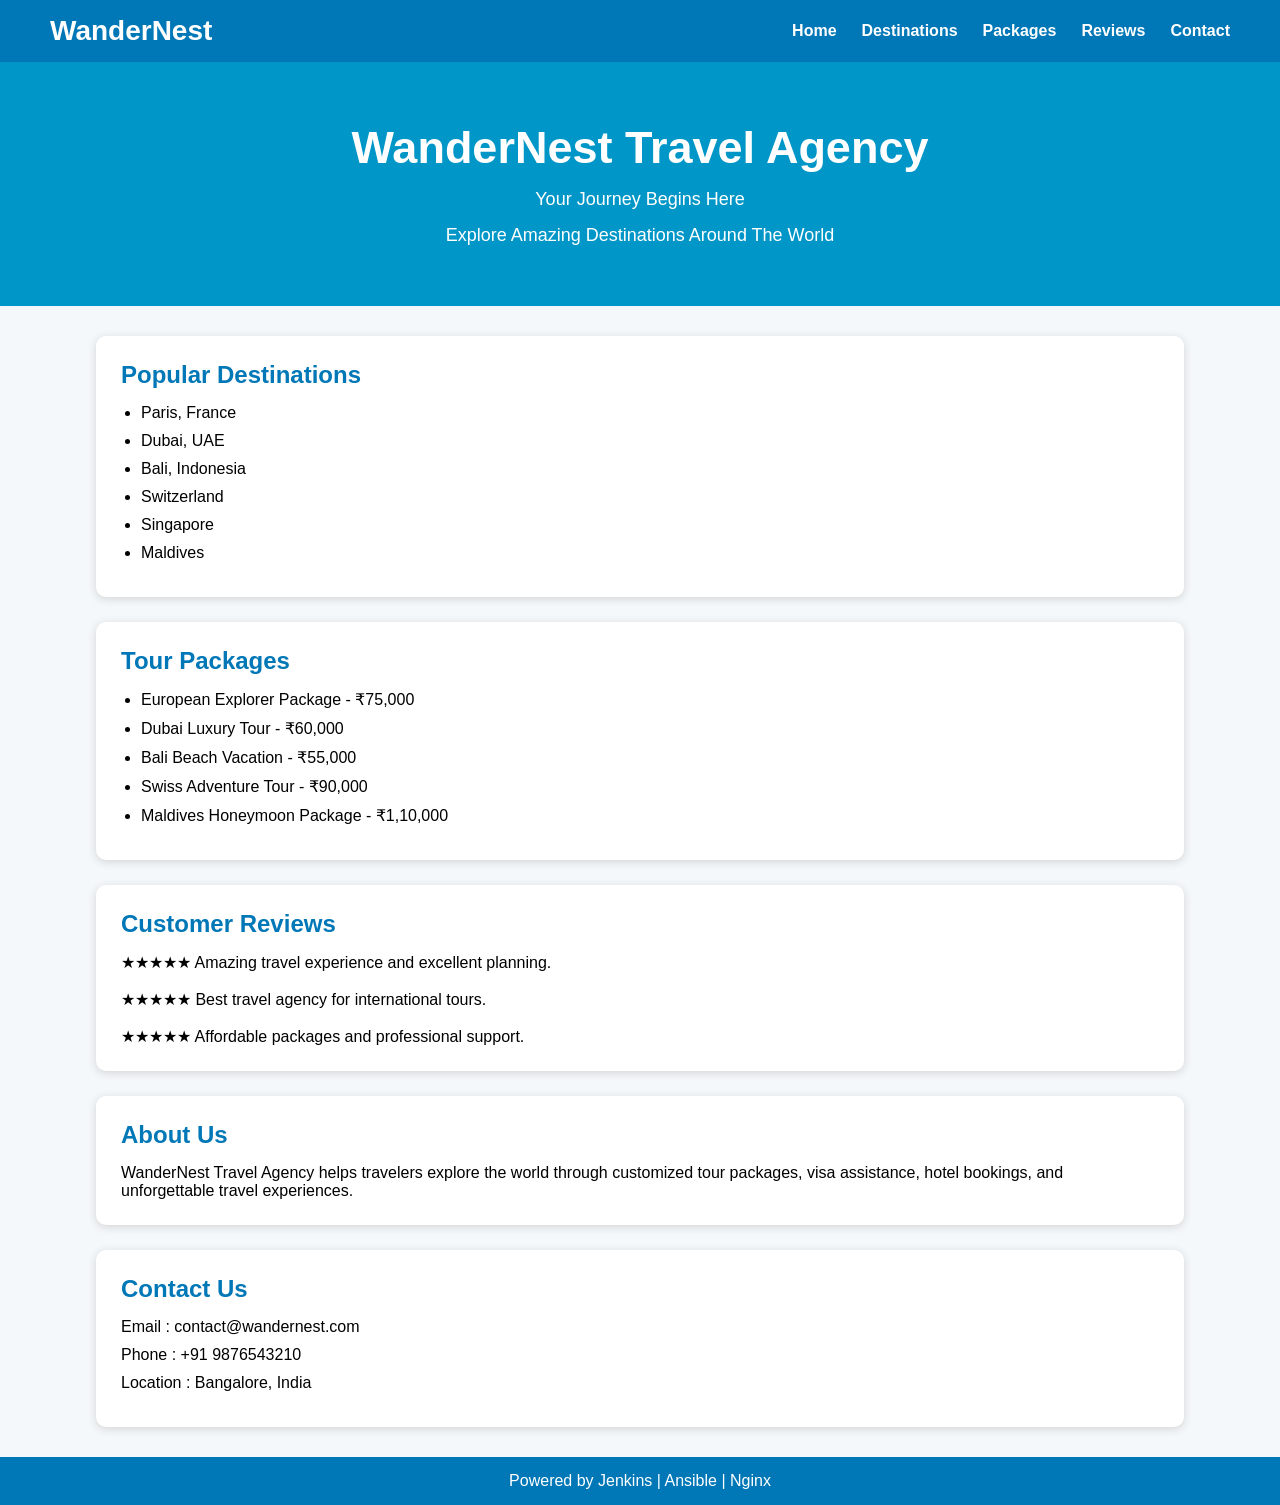
==== roles/webserver/files/index.html @ 6050cf7a "Changed in travel website" ====
<!DOCTYPE html>
<html>
<head>
<meta charset="UTF-8">
<title>WanderNest Travel Agency</title>

<style>

*{
    margin:0;
    padding:0;
    box-sizing:border-box;
    font-family:Arial, sans-serif;
}

html{
    scroll-behavior:smooth;
}

body{
    background:#f4f8fb;
}

/* Navbar */

nav{
    background:#0077b6;
    color:white;
    display:flex;
    justify-content:space-between;
    align-items:center;
    padding:15px 50px;
}

.logo{
    font-size:28px;
    font-weight:bold;
}

nav ul{
    display:flex;
    list-style:none;
}

nav ul li{
    margin-left:25px;
}

nav ul li a{
    color:white;
    text-decoration:none;
    font-weight:bold;
}

nav ul li a:hover{
    color:#ffd166;
}

/* Hero Section */

.header{
    text-align:center;
    background:#0096c7;
    color:white;
    padding:60px;
}

.header h1{
    font-size:45px;
}

.header p{
    margin-top:15px;
    font-size:18px;
}

/* Cards */

.container{
    width:85%;
    margin:30px auto;
}

.card{
    background:white;
    padding:25px;
    margin-bottom:25px;
    border-radius:10px;
    box-shadow:0px 2px 8px lightgray;
}

.card h2{
    color:#0077b6;
    margin-bottom:15px;
}

.card ul{
    padding-left:20px;
}

.card li{
    margin-bottom:10px;
}

/* Contact */

.contact p{
    margin-bottom:10px;
}

/* Footer */

.footer{
    background:#0077b6;
    color:white;
    text-align:center;
    padding:15px;
    margin-top:30px;
}

</style>

</head>

<body>

<nav>

<div class="logo">
WanderNest
</div>

<ul>
<li><a href="#home">Home</a></li>
<li><a href="#destinations">Destinations</a></li>
<li><a href="#packages">Packages</a></li>
<li><a href="#reviews">Reviews</a></li>
<li><a href="#contact">Contact</a></li>
</ul>

</nav>

<div class="header" id="home">

<h1>WanderNest Travel Agency</h1>

<p>Your Journey Begins Here</p>

<p>Explore Amazing Destinations Around The World</p>

</div>

<div class="container">

<div class="card" id="destinations">

<h2>Popular Destinations</h2>

<ul>
<li>Paris, France</li>
<li>Dubai, UAE</li>
<li>Bali, Indonesia</li>
<li>Switzerland</li>
<li>Singapore</li>
<li>Maldives</li>
</ul>

</div>

<div class="card" id="packages">

<h2>Tour Packages</h2>

<ul>
<li>European Explorer Package - ₹75,000</li>
<li>Dubai Luxury Tour - ₹60,000</li>
<li>Bali Beach Vacation - ₹55,000</li>
<li>Swiss Adventure Tour - ₹90,000</li>
<li>Maldives Honeymoon Package - ₹1,10,000</li>
</ul>

</div>

<div class="card" id="reviews">

<h2>Customer Reviews</h2>

<p>★★★★★ Amazing travel experience and excellent planning.</p>

<br>

<p>★★★★★ Best travel agency for international tours.</p>

<br>

<p>★★★★★ Affordable packages and professional support.</p>

</div>

<div class="card">

<h2>About Us</h2>

<p>
WanderNest Travel Agency helps travelers explore the world through
customized tour packages, visa assistance, hotel bookings,
and unforgettable travel experiences.
</p>

</div>

<div class="card contact" id="contact">

<h2>Contact Us</h2>

<p>Email : contact@wandernest.com</p>

<p>Phone : +91 9876543210</p>

<p>Location : Bangalore, India</p>

</div>

</div>

<div class="footer">

<p>Powered by Jenkins | Ansible | Nginx</p>

</div>

</body>
</html>
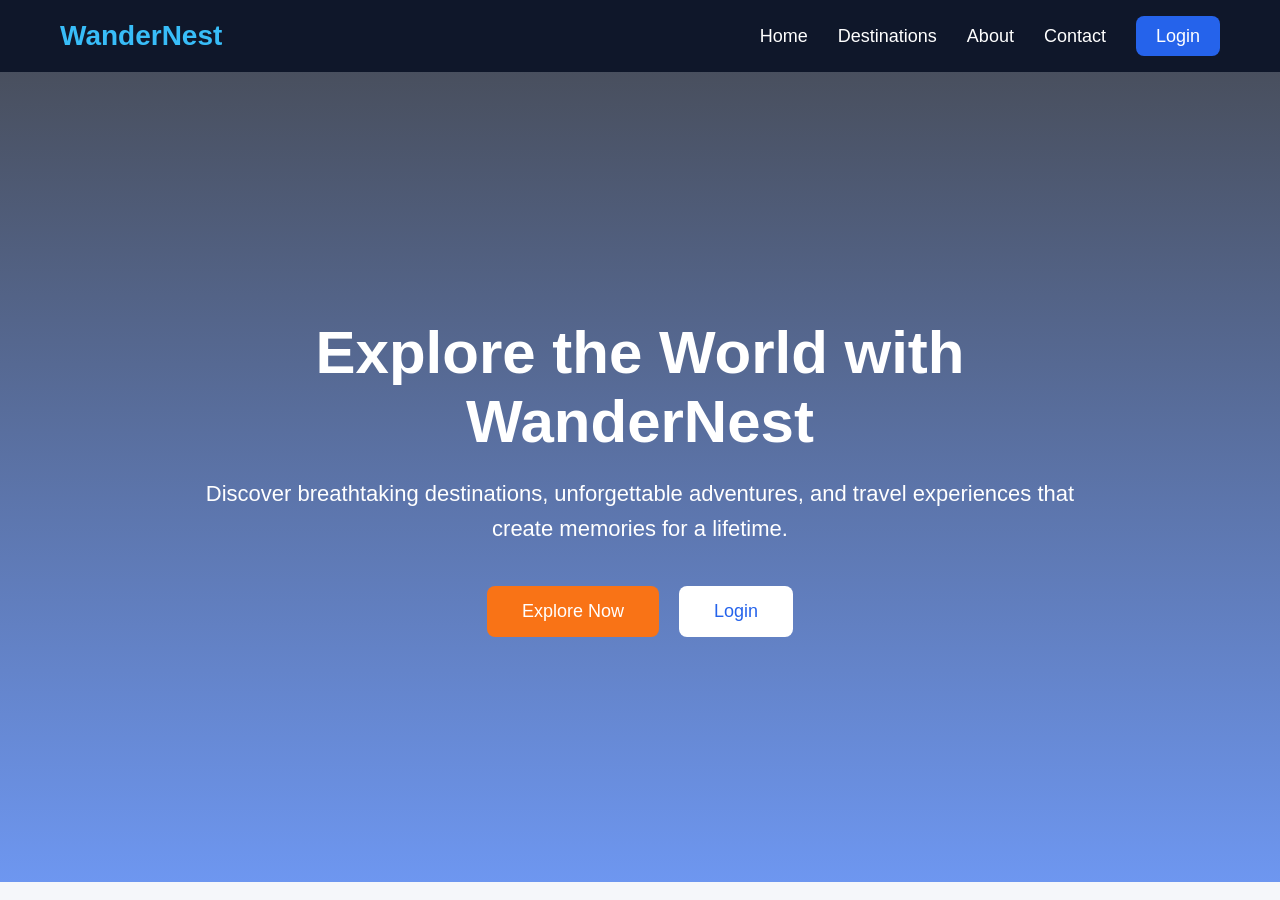
==== commit 913e13d1: "Updated Homepage UI" ====
--- a/roles/webserver/files/index.html
+++ b/roles/webserver/files/index.html
@@ -1,233 +1,66 @@
 <!DOCTYPE html>
-<html>
+<html lang="en">
 <head>
-<meta charset="UTF-8">
-<title>WanderNest Travel Agency</title>
+    <meta charset="UTF-8">
+    <meta name="viewport" content="width=device-width, initial-scale=1.0">
+    <title>WanderNest</title>
 
-<style>
-
-*{
-    margin:0;
-    padding:0;
-    box-sizing:border-box;
-    font-family:Arial, sans-serif;
-}
-
-html{
-    scroll-behavior:smooth;
-}
-
-body{
-    background:#f4f8fb;
-}
-
-/* Navbar */
-
-nav{
-    background:#0077b6;
-    color:white;
-    display:flex;
-    justify-content:space-between;
-    align-items:center;
-    padding:15px 50px;
-}
-
-.logo{
-    font-size:28px;
-    font-weight:bold;
-}
-
-nav ul{
-    display:flex;
-    list-style:none;
-}
-
-nav ul li{
-    margin-left:25px;
-}
-
-nav ul li a{
-    color:white;
-    text-decoration:none;
-    font-weight:bold;
-}
-
-nav ul li a:hover{
-    color:#ffd166;
-}
-
-/* Hero Section */
-
-.header{
-    text-align:center;
-    background:#0096c7;
-    color:white;
-    padding:60px;
-}
-
-.header h1{
-    font-size:45px;
-}
-
-.header p{
-    margin-top:15px;
-    font-size:18px;
-}
-
-/* Cards */
-
-.container{
-    width:85%;
-    margin:30px auto;
-}
-
-.card{
-    background:white;
-    padding:25px;
-    margin-bottom:25px;
-    border-radius:10px;
-    box-shadow:0px 2px 8px lightgray;
-}
-
-.card h2{
-    color:#0077b6;
-    margin-bottom:15px;
-}
-
-.card ul{
-    padding-left:20px;
-}
-
-.card li{
-    margin-bottom:10px;
-}
-
-/* Contact */
-
-.contact p{
-    margin-bottom:10px;
-}
-
-/* Footer */
-
-.footer{
-    background:#0077b6;
-    color:white;
-    text-align:center;
-    padding:15px;
-    margin-top:30px;
-}
-
-</style>
-
+    <link rel="stylesheet" href="style.css">
 </head>
 
 <body>
 
-<nav>
+    <nav class="navbar">
 
-<div class="logo">
-WanderNest
-</div>
+        <div class="logo">
+            WanderNest
+        </div>
 
-<ul>
-<li><a href="#home">Home</a></li>
-<li><a href="#destinations">Destinations</a></li>
-<li><a href="#packages">Packages</a></li>
-<li><a href="#reviews">Reviews</a></li>
-<li><a href="#contact">Contact</a></li>
-</ul>
+        <ul class="nav-links">
 
-</nav>
+            <li><a href="#">Home</a></li>
 
-<div class="header" id="home">
+            <li><a href="#">Destinations</a></li>
 
-<h1>WanderNest Travel Agency</h1>
+            <li><a href="#">About</a></li>
 
-<p>Your Journey Begins Here</p>
+            <li><a href="#">Contact</a></li>
 
-<p>Explore Amazing Destinations Around The World</p>
+            <li>
+                <a href="login.html" class="login-btn">
+                    Login
+                </a>
+            </li>
 
-</div>
+        </ul>
 
-<div class="container">
+    </nav>
+    <section class="hero">
 
-<div class="card" id="destinations">
+    <div class="hero-content">
 
-<h2>Popular Destinations</h2>
+        <h1>Explore the World with WanderNest</h1>
 
-<ul>
-<li>Paris, France</li>
-<li>Dubai, UAE</li>
-<li>Bali, Indonesia</li>
-<li>Switzerland</li>
-<li>Singapore</li>
-<li>Maldives</li>
-</ul>
+        <p>
+            Discover breathtaking destinations, unforgettable adventures,
+            and travel experiences that create memories for a lifetime.
+        </p>
 
-</div>
+        <div class="hero-buttons">
 
-<div class="card" id="packages">
+            <a href="#" class="explore-btn">
+                Explore Now
+            </a>
 
-<h2>Tour Packages</h2>
+            <a href="login.html" class="login-hero-btn">
+                Login
+            </a>
 
-<ul>
-<li>European Explorer Package - ₹75,000</li>
-<li>Dubai Luxury Tour - ₹60,000</li>
-<li>Bali Beach Vacation - ₹55,000</li>
-<li>Swiss Adventure Tour - ₹90,000</li>
-<li>Maldives Honeymoon Package - ₹1,10,000</li>
-</ul>
+        </div>
 
-</div>
+    </div>
 
-<div class="card" id="reviews">
-
-<h2>Customer Reviews</h2>
-
-<p>★★★★★ Amazing travel experience and excellent planning.</p>
-
-<br>
-
-<p>★★★★★ Best travel agency for international tours.</p>
-
-<br>
-
-<p>★★★★★ Affordable packages and professional support.</p>
-
-</div>
-
-<div class="card">
-
-<h2>About Us</h2>
-
-<p>
-WanderNest Travel Agency helps travelers explore the world through
-customized tour packages, visa assistance, hotel bookings,
-and unforgettable travel experiences.
-</p>
-
-</div>
-
-<div class="card contact" id="contact">
-
-<h2>Contact Us</h2>
-
-<p>Email : contact@wandernest.com</p>
-
-<p>Phone : +91 9876543210</p>
-
-<p>Location : Bangalore, India</p>
-
-</div>
-
-</div>
-
-<div class="footer">
-
-<p>Powered by Jenkins | Ansible | Nginx</p>
-
-</div>
+</section>
 
 </body>
-</html>
+</html>
--- a/roles/webserver/files/style.css
+++ b/roles/webserver/files/style.css
@@ -0,0 +1,192 @@
+*{
+    margin:0;
+    padding:0;
+    box-sizing:border-box;
+    font-family:Arial, Helvetica, sans-serif;
+}
+
+body{
+    background:#f5f7fa;
+}
+
+.navbar{
+
+    display:flex;
+
+    justify-content:space-between;
+
+    align-items:center;
+
+    padding:20px 60px;
+
+    background:#0f172a;
+
+    color:white;
+
+    position:sticky;
+
+    top:0;
+
+}
+
+.logo{
+
+    font-size:28px;
+
+    font-weight:bold;
+
+    color:#38bdf8;
+
+}
+
+.nav-links{
+
+    display:flex;
+
+    list-style:none;
+
+    gap:30px;
+
+}
+
+.nav-links a{
+
+    color:white;
+
+    text-decoration:none;
+
+    font-size:18px;
+
+    transition:.3s;
+
+}
+
+.nav-links a:hover{
+
+    color:#38bdf8;
+
+}
+
+.login-btn{
+
+    background:#2563eb;
+
+    padding:10px 20px;
+
+    border-radius:8px;
+
+}
+
+.login-btn:hover{
+
+    background:#1d4ed8;
+
+    color:white !important;
+
+}
+
+.hero{
+
+    height:90vh;
+
+    display:flex;
+
+    justify-content:center;
+
+    align-items:center;
+
+    text-align:center;
+
+    background:linear-gradient(rgba(15,23,42,.75),
+    rgba(37,99,235,.65)),
+    url("https://images.unsplash.com/photo-1507525428034-b723cf961d3e?w=1600");
+
+    background-size:cover;
+
+    background-position:center;
+
+    color:white;
+
+}
+
+.hero-content{
+
+    width:70%;
+
+}
+
+.hero-content h1{
+
+    font-size:60px;
+
+    margin-bottom:20px;
+
+}
+
+.hero-content p{
+
+    font-size:22px;
+
+    line-height:35px;
+
+    margin-bottom:40px;
+
+}
+
+.hero-buttons{
+
+    display:flex;
+
+    justify-content:center;
+
+    gap:20px;
+
+}
+
+.explore-btn{
+
+    text-decoration:none;
+
+    background:#f97316;
+
+    color:white;
+
+    padding:15px 35px;
+
+    border-radius:8px;
+
+    font-size:18px;
+
+    transition:.3s;
+
+}
+
+.explore-btn:hover{
+
+    background:#ea580c;
+
+}
+
+.login-hero-btn{
+
+    text-decoration:none;
+
+    background:white;
+
+    color:#2563eb;
+
+    padding:15px 35px;
+
+    border-radius:8px;
+
+    font-size:18px;
+
+    transition:.3s;
+
+}
+
+.login-hero-btn:hover{
+
+    background:#e2e8f0;
+
+}
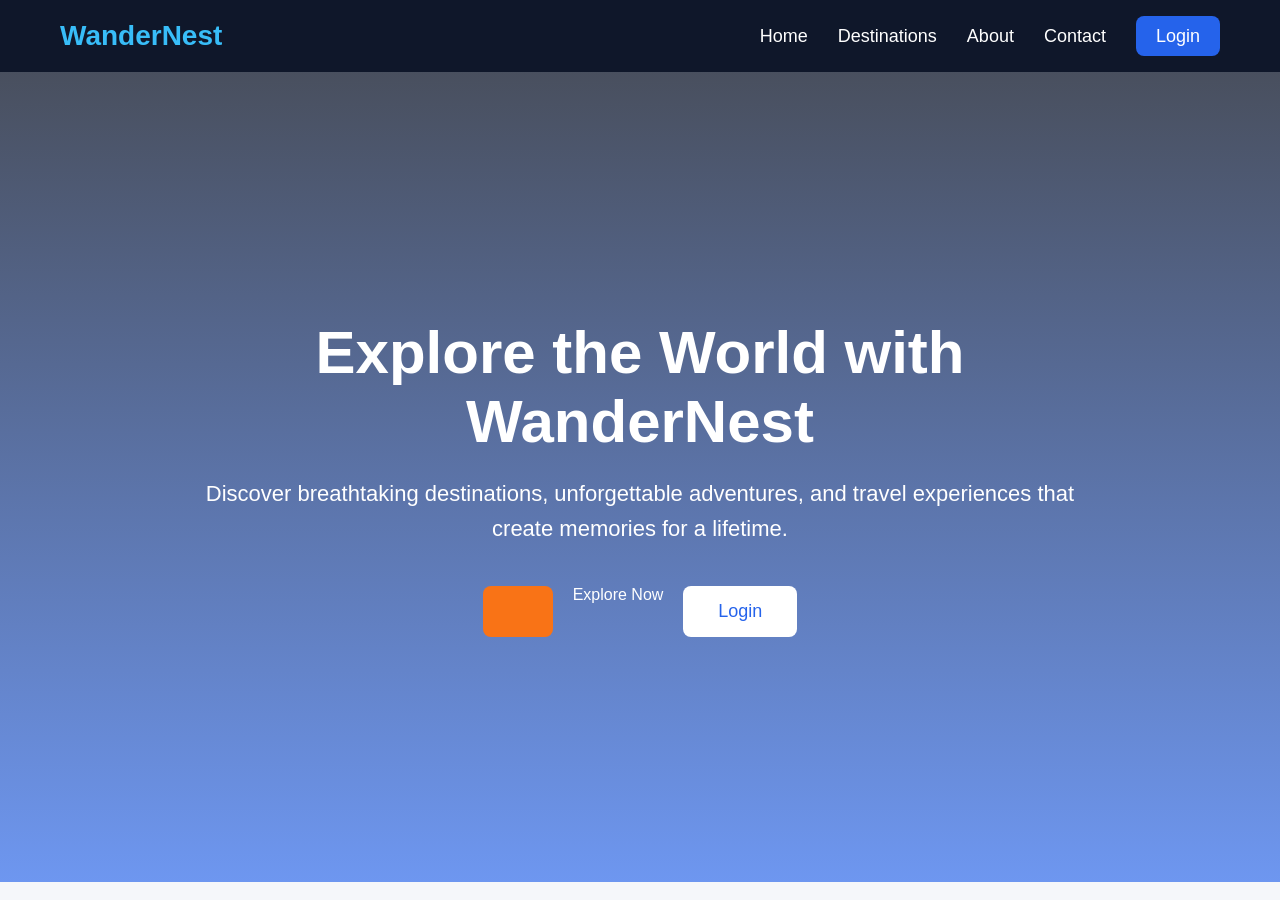
==== commit 883e01f2: "feat: add homepage hero section and destinations page" ====
--- a/roles/webserver/files/index.html
+++ b/roles/webserver/files/index.html
@@ -48,7 +48,7 @@
 
         <div class="hero-buttons">
 
-            <a href="#" class="explore-btn">
+            <a href="destinations.html" class="explore-btn"></a>
                 Explore Now
             </a>
 
--- a/roles/webserver/files/style.css
+++ b/roles/webserver/files/style.css
@@ -189,4 +189,128 @@
 
     background:#e2e8f0;
 
+}
+
+.destination-page{
+
+padding:80px 60px;
+
+background:#f8fafc;
+
+text-align:center;
+
+}
+
+.destination-page h1{
+
+font-size:45px;
+
+margin-bottom:20px;
+
+color:#0f172a;
+
+}
+
+.destination-page p{
+
+font-size:20px;
+
+margin-bottom:50px;
+
+color:#555;
+
+}
+
+.destination-container{
+
+display:flex;
+
+justify-content:center;
+
+gap:40px;
+
+flex-wrap:wrap;
+
+}
+
+.card{
+
+width:320px;
+
+background:white;
+
+border-radius:15px;
+
+overflow:hidden;
+
+box-shadow:0 10px 25px rgba(0,0,0,.15);
+
+transition:.3s;
+
+}
+
+.card:hover{
+
+transform:translateY(-10px);
+
+}
+
+.card img{
+
+width:100%;
+
+height:220px;
+
+object-fit:cover;
+
+}
+
+.card h2{
+
+margin-top:20px;
+
+}
+
+.card p{
+
+padding:0 20px;
+
+font-size:16px;
+
+}
+
+.card h3{
+
+color:#2563eb;
+
+margin-bottom:20px;
+
+}
+
+.card button{
+
+margin-bottom:25px;
+
+padding:12px 25px;
+
+border:none;
+
+background:#2563eb;
+
+color:white;
+
+border-radius:8px;
+
+cursor:pointer;
+
+font-size:16px;
+
+transition:.3s;
+
+}
+
+.card button:hover{
+
+background:#1d4ed8;
+
 }
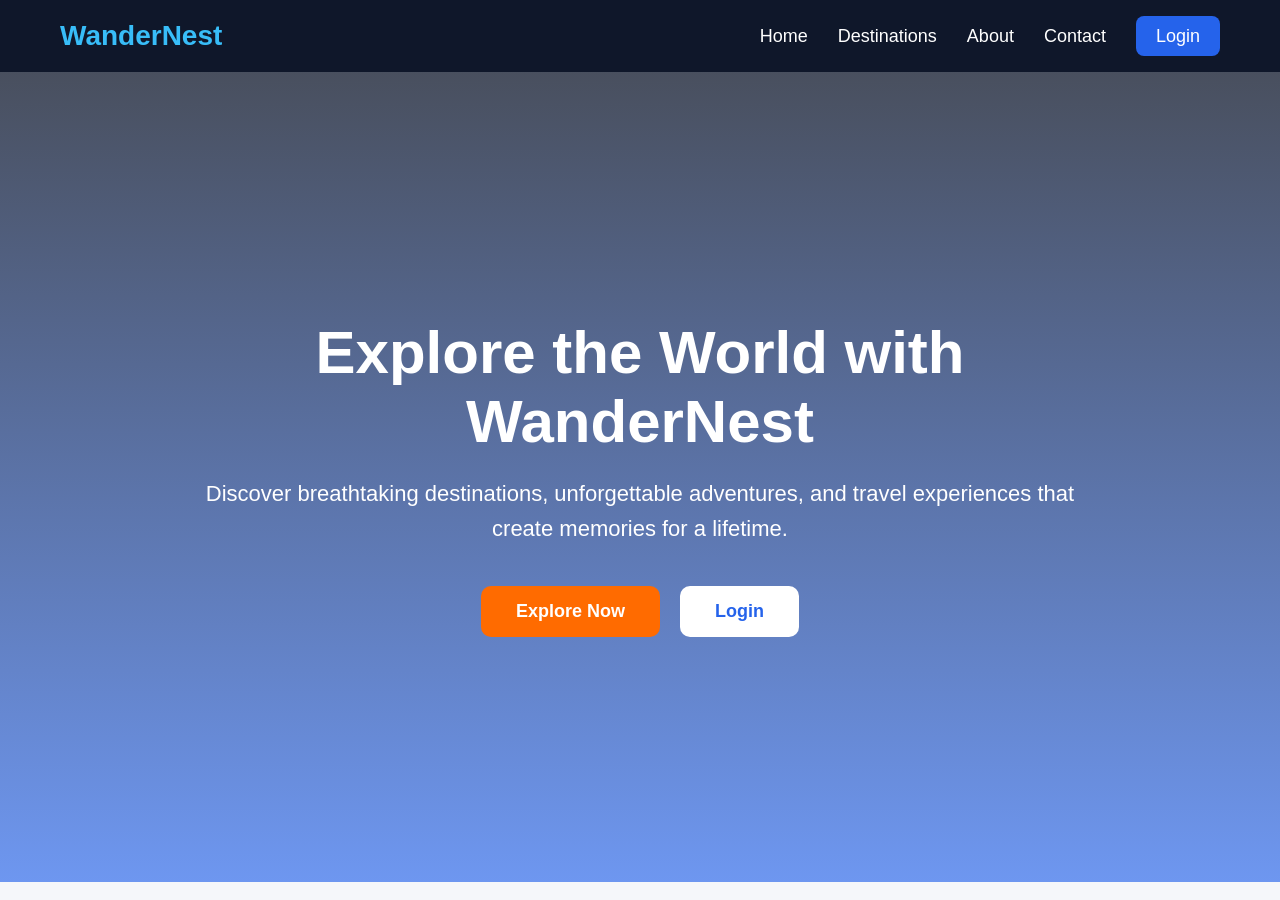
==== commit b36f4215: "feat: enhance homepage with hero section and destinations navigation" ====
--- a/roles/webserver/files/index.html
+++ b/roles/webserver/files/index.html
@@ -48,15 +48,15 @@
 
         <div class="hero-buttons">
 
-            <a href="destinations.html" class="explore-btn"></a>
-                Explore Now
-            </a>
+    <a href="destinations.html" class="explore-btn">
+        Explore Now
+    </a>
 
-            <a href="login.html" class="login-hero-btn">
-                Login
-            </a>
+    <a href="login.html" class="login-hero-btn">
+        Login
+    </a>
 
-        </div>
+</div>
 
     </div>
 
--- a/roles/webserver/files/style.css
+++ b/roles/webserver/files/style.css
@@ -134,58 +134,55 @@
 }
 
 .hero-buttons{
-
     display:flex;
-
     justify-content:center;
-
+    align-items:center;
     gap:20px;
-
+    margin-top:40px;
+    flex-wrap:wrap;
 }
 
 .explore-btn{
-
+    display:inline-block;
+    background:#ff6b00;
+    color:#fff;
     text-decoration:none;
-
-    background:#f97316;
-
-    color:white;
-
     padding:15px 35px;
-
-    border-radius:8px;
-
+    border-radius:10px;
     font-size:18px;
-
-    transition:.3s;
-
+    font-weight:600;
+    transition:0.3s ease;
 }
 
 .explore-btn:hover{
+    background:#e65c00;
+    transform:translateY(-3px);
+}
+
+.explore-btn:hover{
 
     background:#ea580c;
 
 }
 
 .login-hero-btn{
-
+    display:inline-block;
+    background:#ffffff;
+    color:#2563eb;
     text-decoration:none;
-
-    background:white;
-
-    color:#2563eb;
-
     padding:15px 35px;
-
-    border-radius:8px;
-
+    border-radius:10px;
     font-size:18px;
-
-    transition:.3s;
-
+    font-weight:600;
+    transition:0.3s ease;
 }
 
 .login-hero-btn:hover{
+    background:#f1f5f9;
+    transform:translateY(-3px);
+}
+
+.login-hero-btn:hover{
 
     background:#e2e8f0;
 
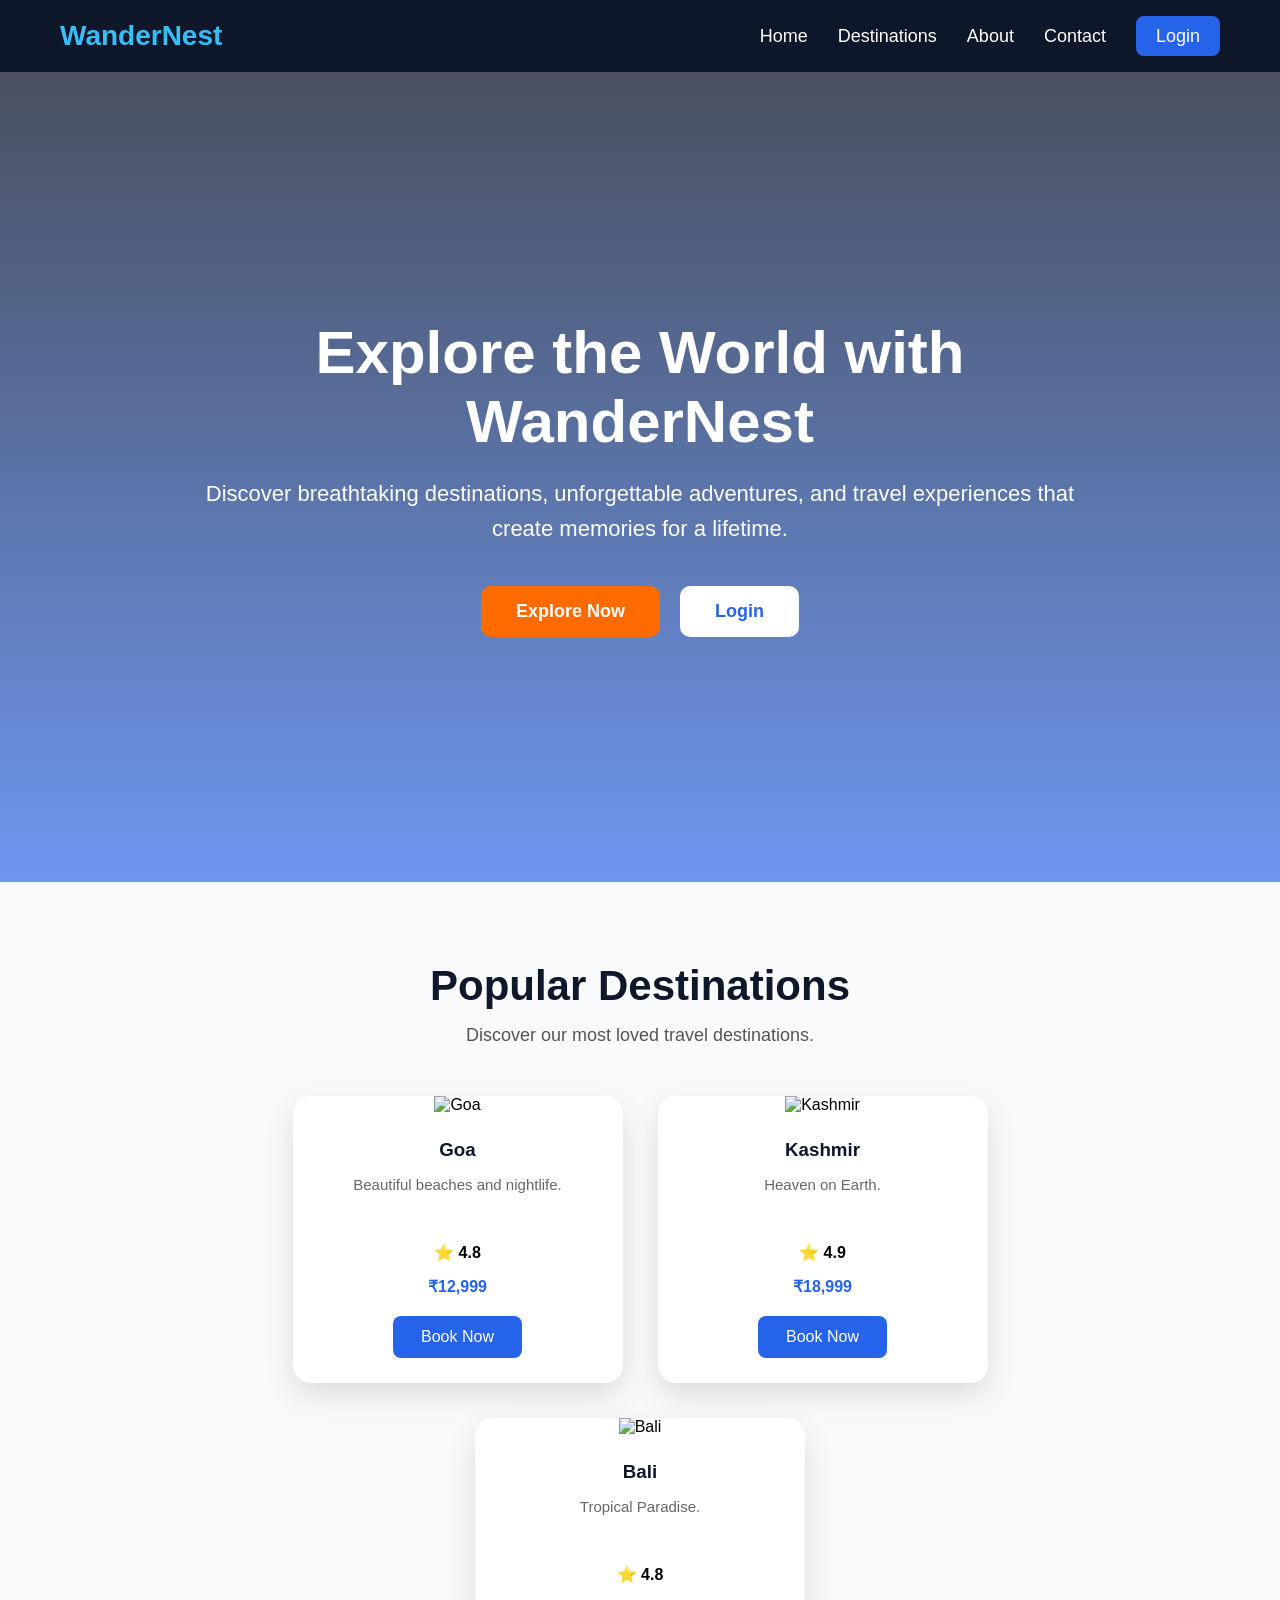
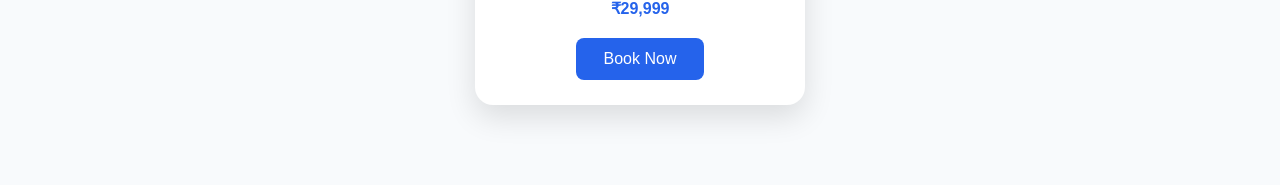
==== commit 53c65399: "feat: enhance homepage with destinations section and improved navigation" ====
--- a/roles/webserver/files/index.html
+++ b/roles/webserver/files/index.html
@@ -61,6 +61,85 @@
     </div>
 
 </section>
+<section class="popular-destinations">
+
+    <h2>Popular Destinations</h2>
+
+    <p>
+        Discover our most loved travel destinations.
+    </p>
+
+    <div class="destination-grid">
+
+        <!-- Goa -->
+
+        <div class="destination-card">
+
+            <img src="https://images.unsplash.com/photo-1512343879784-a960bf40e7f2?w=700" alt="Goa">
+
+            <div class="card-content">
+
+                <h3>Goa</h3>
+
+                <p>Beautiful beaches and nightlife.</p>
+
+                <span>⭐ 4.8</span>
+
+                <h4>₹12,999</h4>
+
+                <a href="login.html">Book Now</a>
+
+            </div>
+
+        </div>
+
+        <!-- Kashmir -->
+
+        <div class="destination-card">
+
+            <img src="https://images.unsplash.com/photo-1595815771614-ade9d652a65d?w=700" alt="Kashmir">
+
+            <div class="card-content">
+
+                <h3>Kashmir</h3>
+
+                <p>Heaven on Earth.</p>
+
+                <span>⭐ 4.9</span>
+
+                <h4>₹18,999</h4>
+
+                <a href="login.html">Book Now</a>
+
+            </div>
+
+        </div>
+
+        <!-- Bali -->
+
+        <div class="destination-card">
+
+            <img src="https://images.unsplash.com/photo-1537996194471-e657df975ab4?w=700" alt="Bali">
+
+            <div class="card-content">
+
+                <h3>Bali</h3>
+
+                <p>Tropical Paradise.</p>
+
+                <span>⭐ 4.8</span>
+
+                <h4>₹29,999</h4>
+
+                <a href="login.html">Book Now</a>
+
+            </div>
+
+        </div>
+
+    </div>
+
+</section>
 
 </body>
 </html>
--- a/roles/webserver/files/style.css
+++ b/roles/webserver/files/style.css
@@ -310,4 +310,144 @@
 
 background:#1d4ed8;
 
+}
+
+/* Popular Destinations */
+
+.popular-destinations{
+
+    padding:80px 10%;
+
+    background:#f8fafc;
+
+    text-align:center;
+
+}
+
+.popular-destinations h2{
+
+    font-size:42px;
+
+    color:#0f172a;
+
+}
+
+.popular-destinations p{
+
+    margin-top:15px;
+
+    margin-bottom:50px;
+
+    font-size:18px;
+
+    color:#555;
+
+}
+
+.destination-grid{
+
+    display:flex;
+
+    justify-content:center;
+
+    gap:35px;
+
+    flex-wrap:wrap;
+
+}
+
+.destination-card{
+
+    width:330px;
+
+    background:white;
+
+    border-radius:18px;
+
+    overflow:hidden;
+
+    box-shadow:0 12px 30px rgba(0,0,0,.12);
+
+    transition:.35s;
+
+}
+
+.destination-card:hover{
+
+    transform:translateY(-12px);
+
+}
+
+.destination-card img{
+
+    width:100%;
+
+    height:230px;
+
+    object-fit:cover;
+
+}
+
+.card-content{
+
+    padding:25px;
+
+}
+
+.card-content h3{
+
+    margin-bottom:10px;
+
+    color:#0f172a;
+
+}
+
+.card-content p{
+
+    font-size:15px;
+
+    color:#666;
+
+}
+
+.card-content span{
+
+    display:block;
+
+    margin:15px 0;
+
+    font-weight:bold;
+
+}
+
+.card-content h4{
+
+    color:#2563eb;
+
+    margin-bottom:20px;
+
+}
+
+.card-content a{
+
+    display:inline-block;
+
+    text-decoration:none;
+
+    background:#2563eb;
+
+    color:white;
+
+    padding:12px 28px;
+
+    border-radius:8px;
+
+    transition:.3s;
+
+}
+
+.card-content a:hover{
+
+    background:#1d4ed8;
+
 }
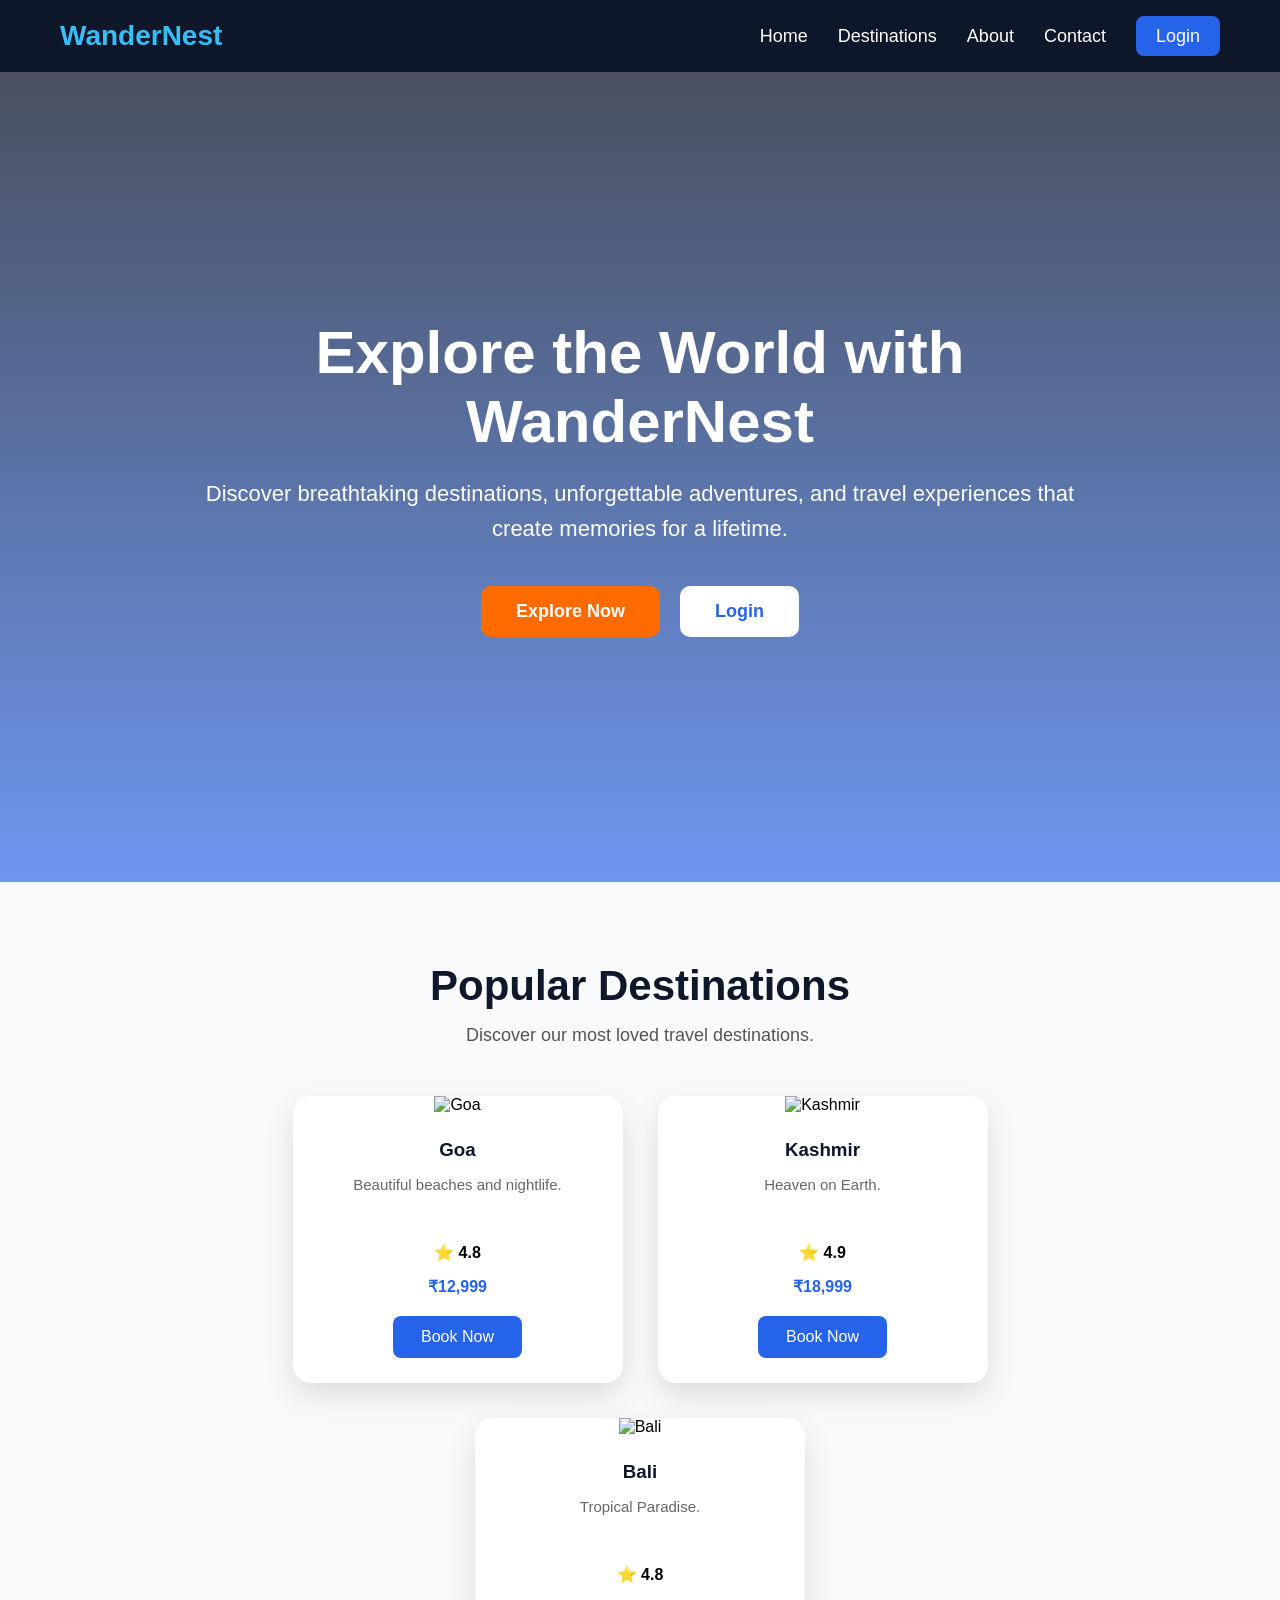
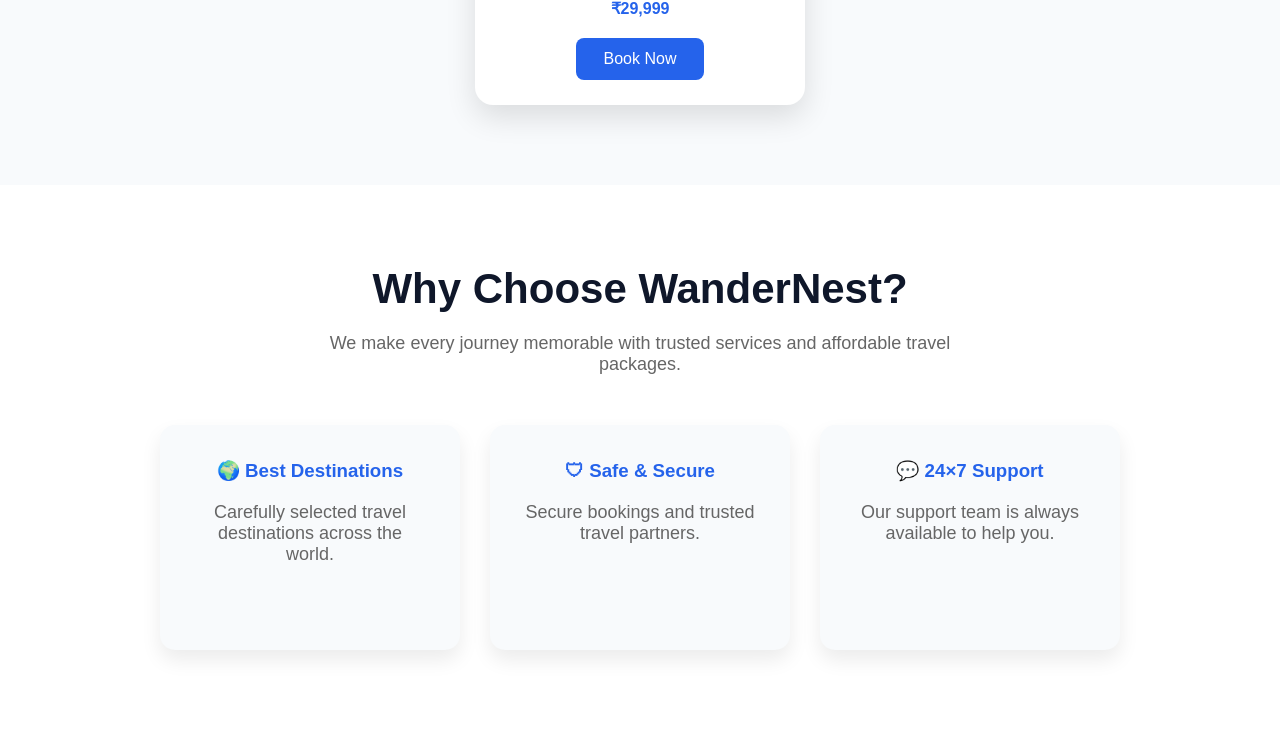
==== commit aadb8573: "feat: enhance homepage with destinations and services section" ====
--- a/roles/webserver/files/index.html
+++ b/roles/webserver/files/index.html
@@ -140,6 +140,49 @@
     </div>
 
 </section>
+<section class="why-us">
+
+    <h2>Why Choose WanderNest?</h2>
+
+    <p>
+        We make every journey memorable with trusted services and affordable travel packages.
+    </p>
+
+    <div class="features">
+
+        <div class="feature-card">
+
+            <h3>🌍 Best Destinations</h3>
+
+            <p>
+                Carefully selected travel destinations across the world.
+            </p>
+
+        </div>
+
+        <div class="feature-card">
+
+            <h3>🛡 Safe & Secure</h3>
+
+            <p>
+                Secure bookings and trusted travel partners.
+            </p>
+
+        </div>
+
+        <div class="feature-card">
+
+            <h3>💬 24×7 Support</h3>
+
+            <p>
+                Our support team is always available to help you.
+            </p>
+
+        </div>
+
+    </div>
+
+</section>
 
 </body>
 </html>
--- a/roles/webserver/files/style.css
+++ b/roles/webserver/files/style.css
@@ -450,4 +450,78 @@
 
     background:#1d4ed8;
 
+}
+
+/* Why Choose Us */
+
+.why-us{
+
+    padding:80px 10%;
+
+    text-align:center;
+
+    background:white;
+
+}
+
+.why-us h2{
+
+    font-size:42px;
+
+    color:#0f172a;
+
+}
+
+.why-us p{
+
+    margin:20px auto 50px;
+
+    color:#666;
+
+    max-width:700px;
+
+    font-size:18px;
+
+}
+
+.features{
+
+    display:flex;
+
+    justify-content:center;
+
+    gap:30px;
+
+    flex-wrap:wrap;
+
+}
+
+.feature-card{
+
+    width:300px;
+
+    background:#f8fafc;
+
+    padding:35px;
+
+    border-radius:15px;
+
+    box-shadow:0 10px 20px rgba(0,0,0,.08);
+
+    transition:.3s;
+
+}
+
+.feature-card:hover{
+
+    transform:translateY(-10px);
+
+}
+
+.feature-card h3{
+
+    color:#2563eb;
+
+    margin-bottom:15px;
+
 }
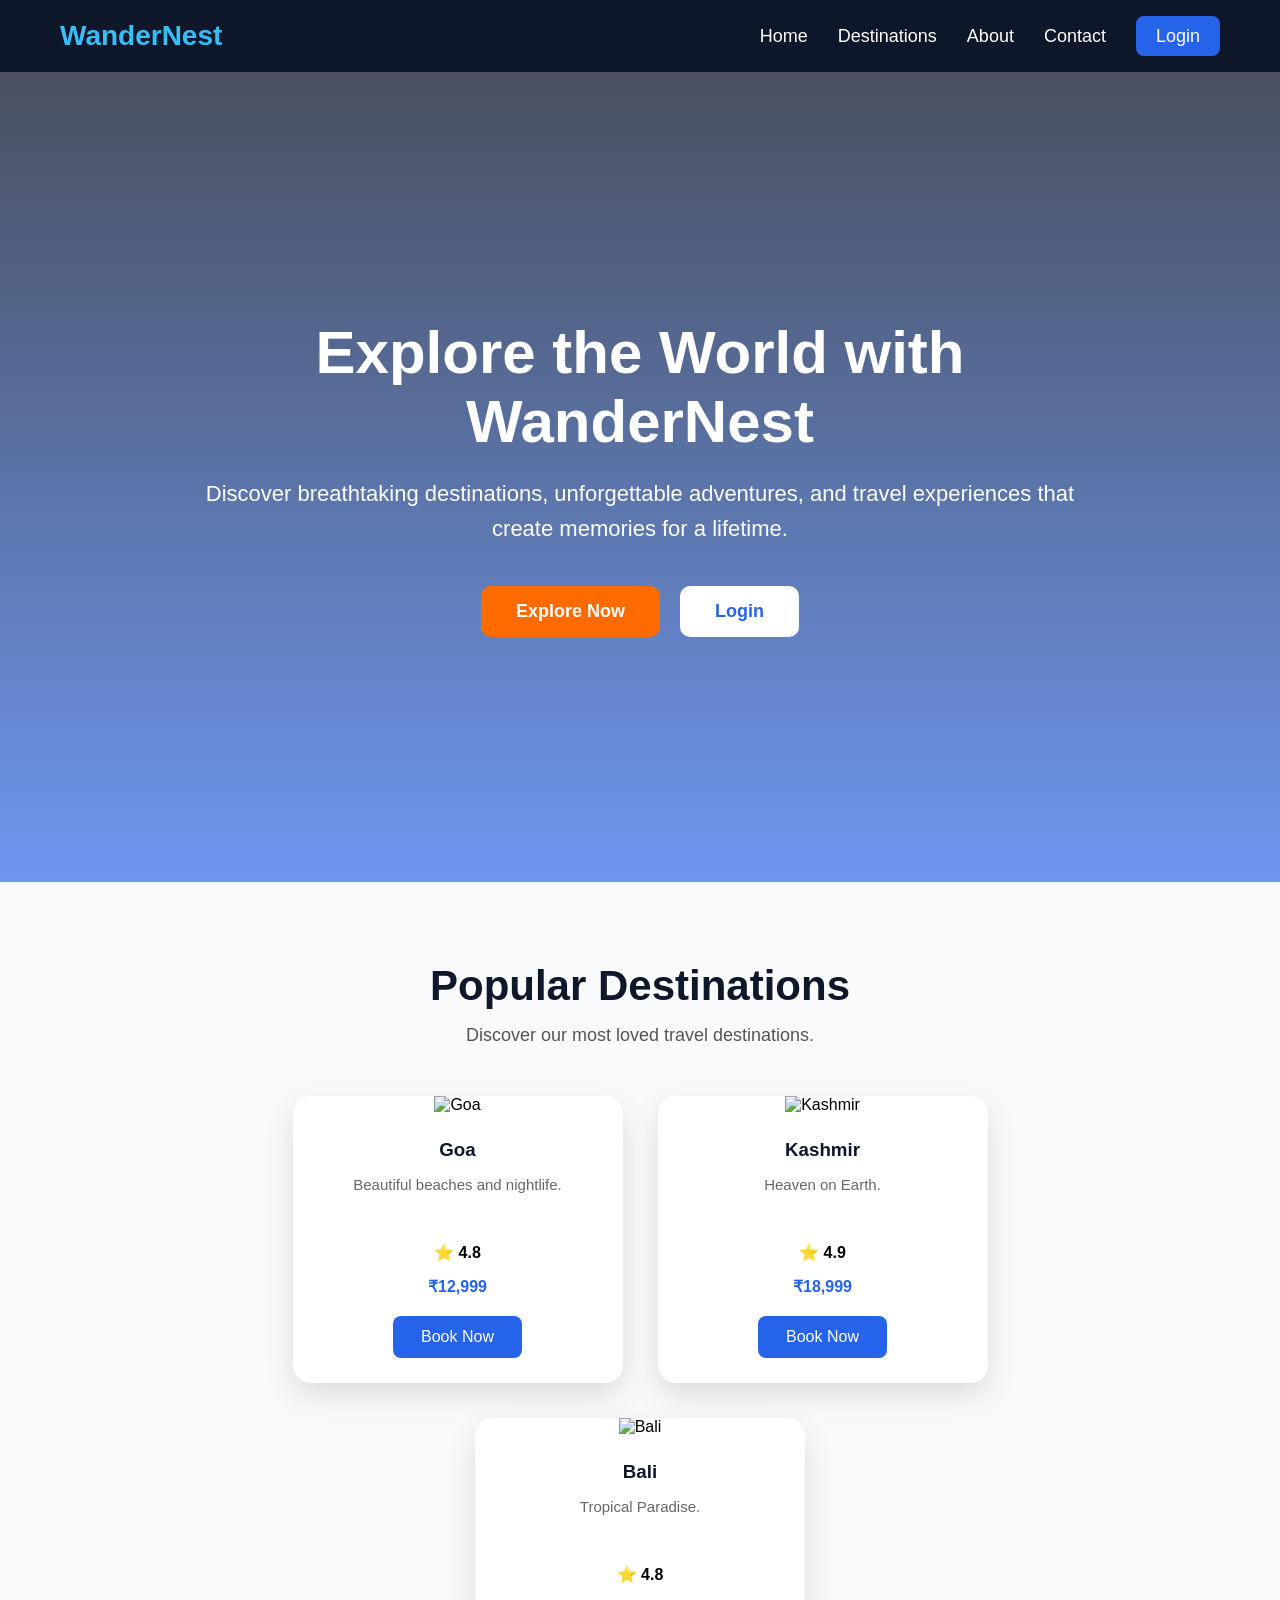
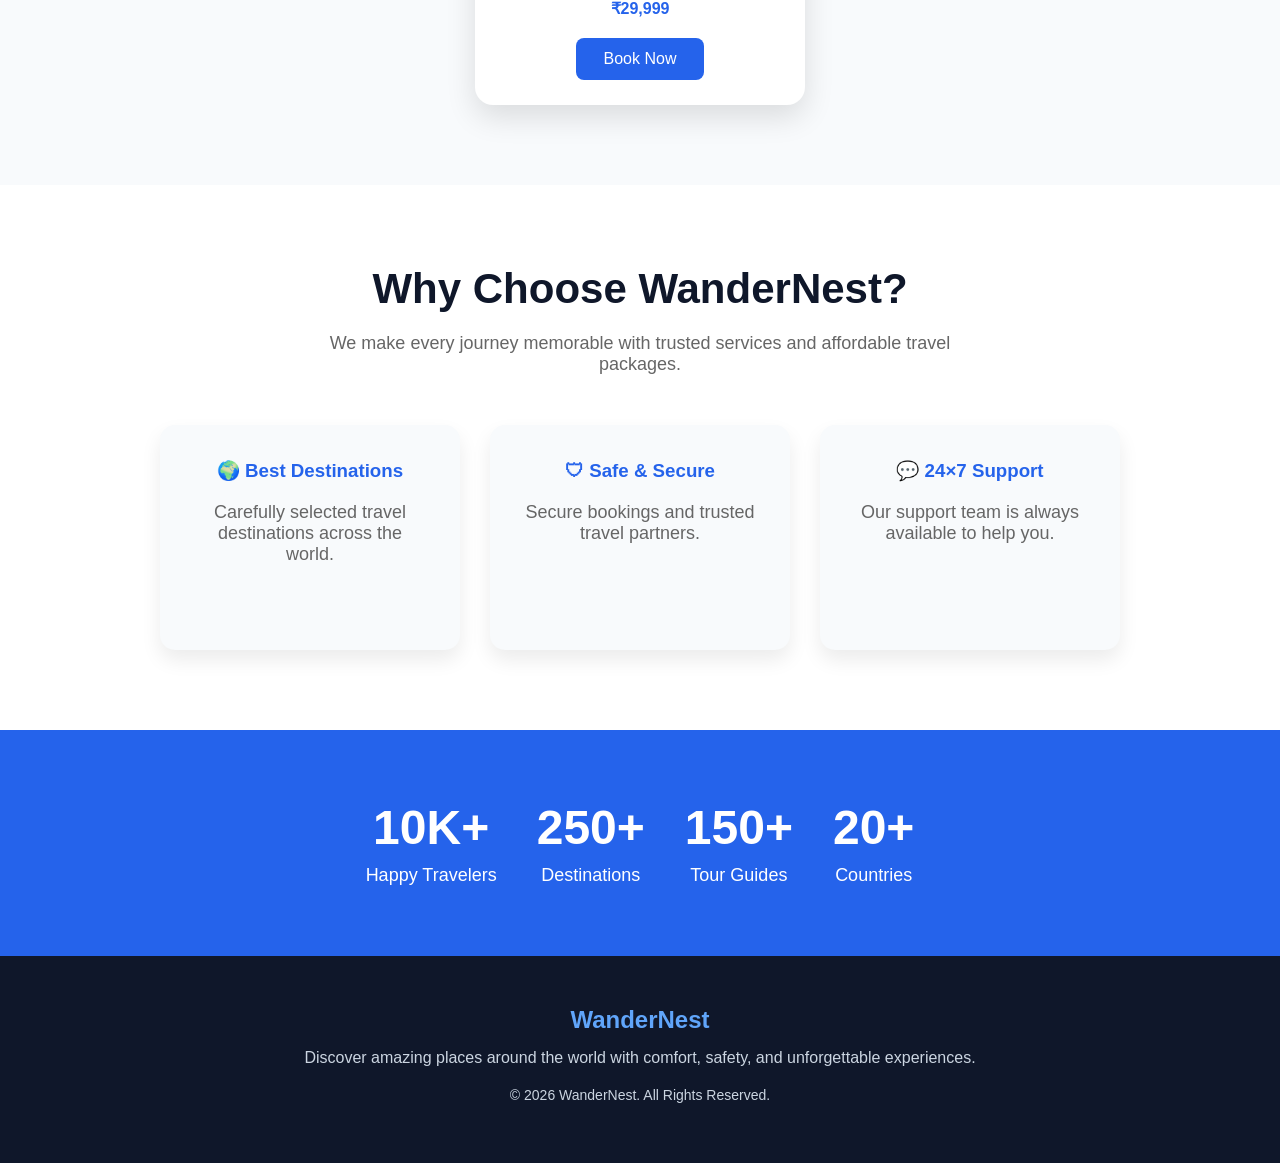
==== commit 9bb97529: "feat: complete homepage with statistics and footer sections" ====
--- a/roles/webserver/files/index.html
+++ b/roles/webserver/files/index.html
@@ -183,6 +183,45 @@
     </div>
 
 </section>
+<section class="stats">
+
+    <div class="stat-box">
+        <h2>10K+</h2>
+        <p>Happy Travelers</p>
+    </div>
+
+    <div class="stat-box">
+        <h2>250+</h2>
+        <p>Destinations</p>
+    </div>
+
+    <div class="stat-box">
+        <h2>150+</h2>
+        <p>Tour Guides</p>
+    </div>
+
+    <div class="stat-box">
+        <h2>20+</h2>
+        <p>Countries</p>
+    </div>
+
+</section>
+
+<footer>
+
+    <h2>WanderNest</h2>
+
+    <p>
+        Discover amazing places around the world with comfort, safety, and unforgettable experiences.
+    </p>
+
+    <p class="copyright">
+
+        © 2026 WanderNest. All Rights Reserved.
+
+    </p>
+
+</footer>
 
 </body>
 </html>
--- a/roles/webserver/files/style.css
+++ b/roles/webserver/files/style.css
@@ -524,4 +524,82 @@
 
     margin-bottom:15px;
 
+}
+
+/* Statistics */
+
+.stats{
+
+    display:flex;
+
+    justify-content:center;
+
+    gap:40px;
+
+    flex-wrap:wrap;
+
+    padding:70px 10%;
+
+    background:#2563eb;
+
+    color:white;
+
+}
+
+.stat-box{
+
+    text-align:center;
+
+}
+
+.stat-box h2{
+
+    font-size:48px;
+
+    margin-bottom:10px;
+
+}
+
+.stat-box p{
+
+    font-size:18px;
+
+}
+
+/* Footer */
+
+footer{
+
+    background:#0f172a;
+
+    color:white;
+
+    text-align:center;
+
+    padding:50px 20px;
+
+}
+
+footer h2{
+
+    margin-bottom:15px;
+
+    color:#60a5fa;
+
+}
+
+footer p{
+
+    color:#cbd5e1;
+
+    margin-bottom:10px;
+
+}
+
+.copyright{
+
+    margin-top:20px;
+
+    font-size:14px;
+
 }
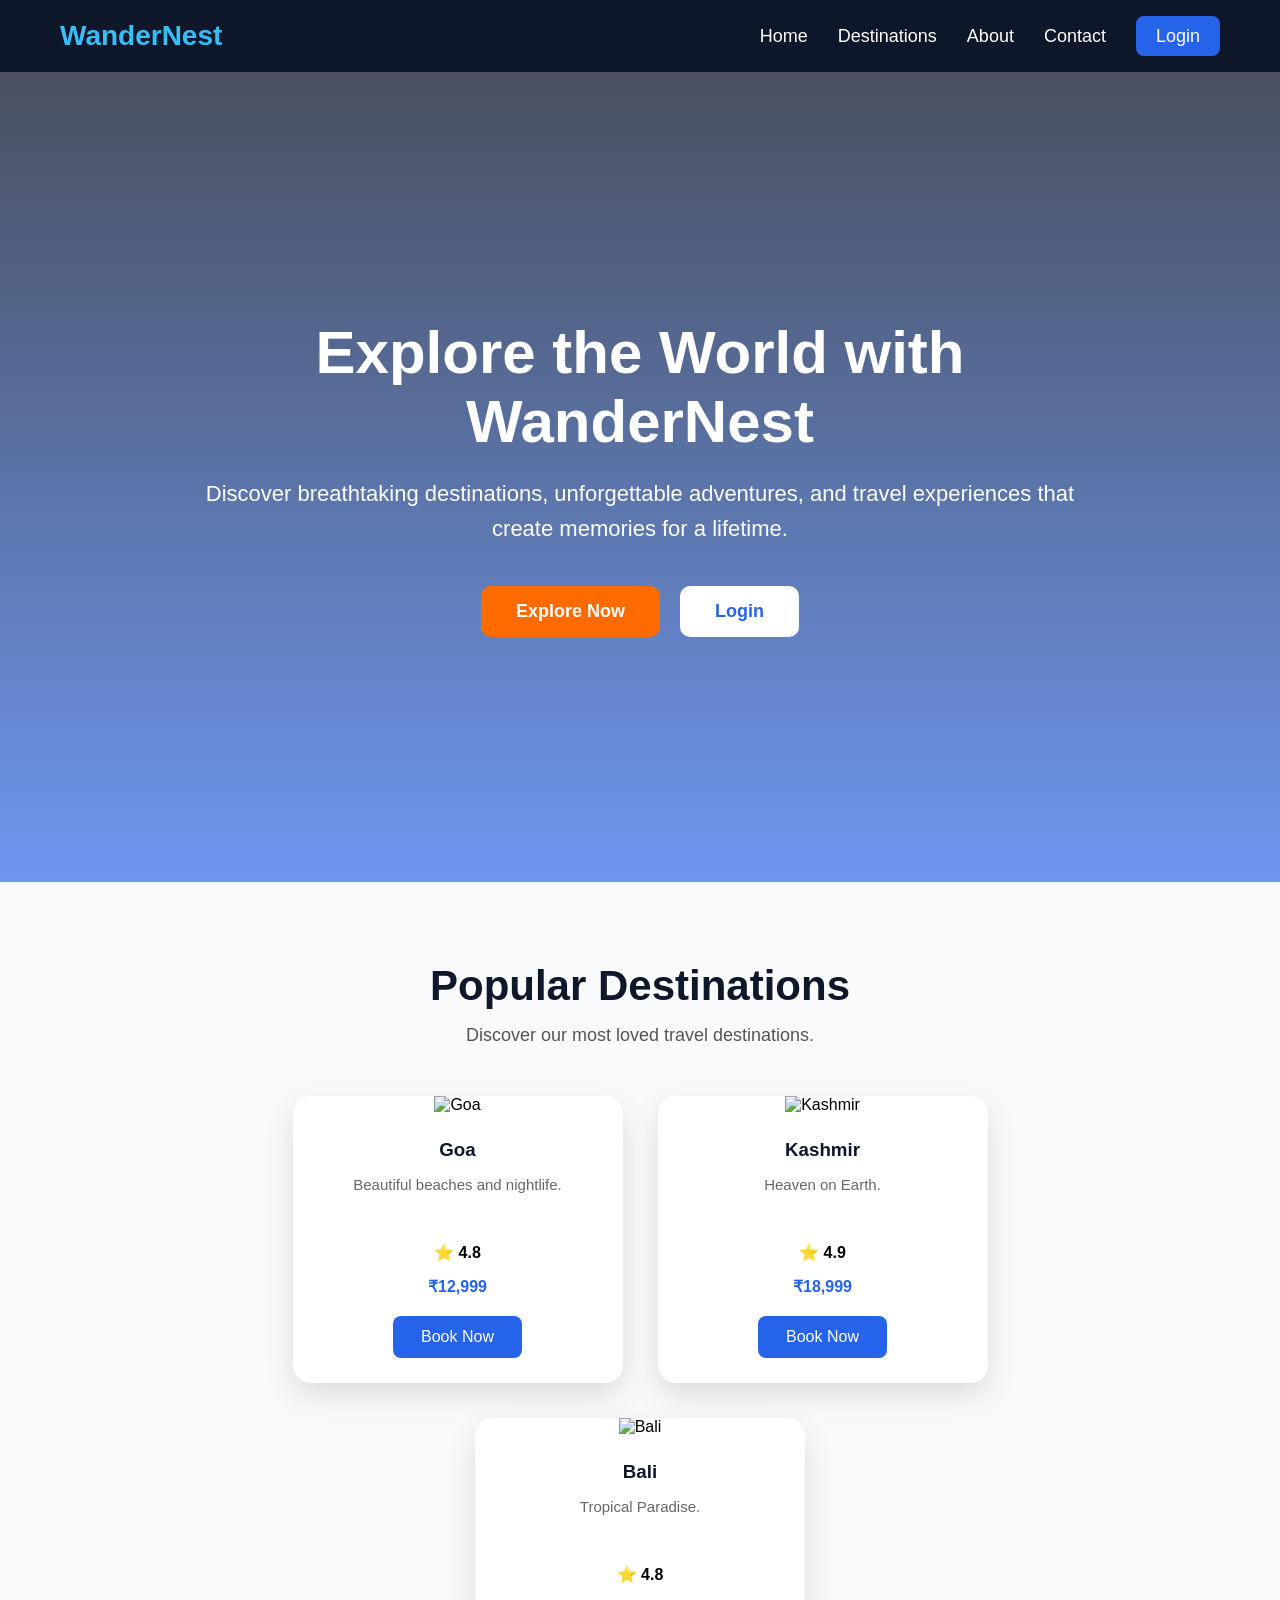
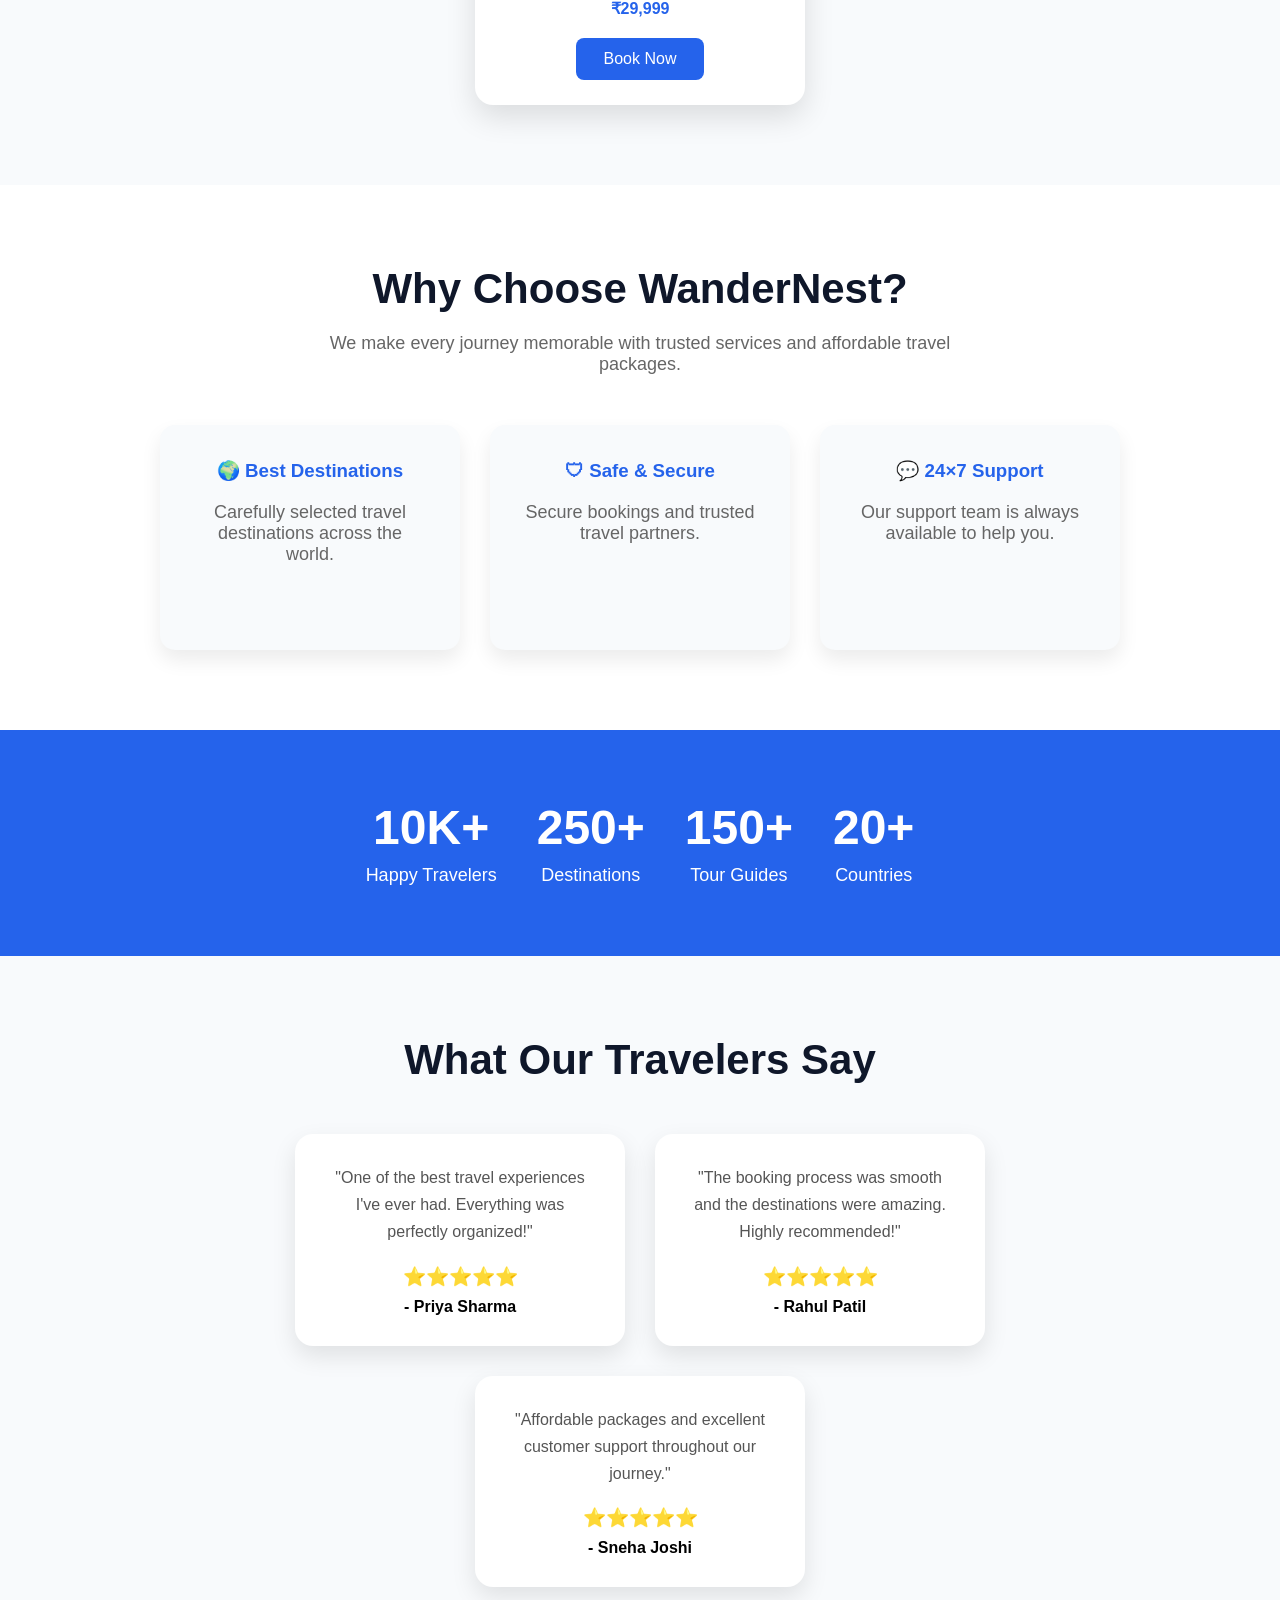
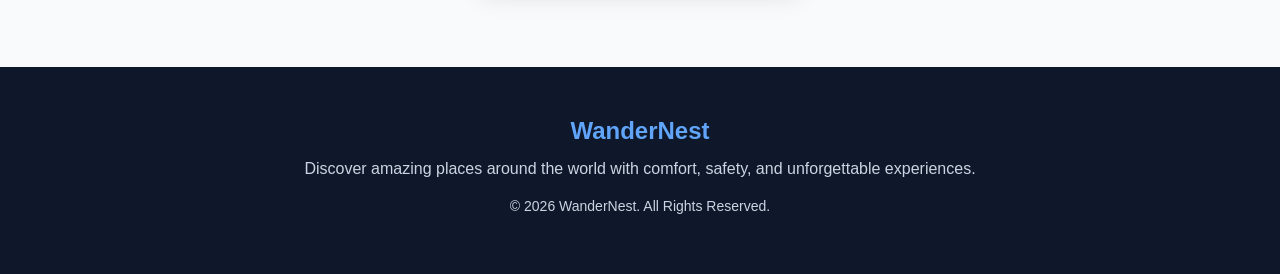
==== commit e857ff00: "feat: add customer reviews and enhance homepage layout" ====
--- a/roles/webserver/files/index.html
+++ b/roles/webserver/files/index.html
@@ -207,6 +207,52 @@
 
 </section>
 
+<section class="reviews">
+
+<h2>What Our Travelers Say</h2>
+
+<div class="review-container">
+
+<div class="review-card">
+
+<p>
+"One of the best travel experiences I've ever had. Everything was perfectly organized!"
+</p>
+
+<h3>⭐⭐⭐⭐⭐</h3>
+
+<h4>- Priya Sharma</h4>
+
+</div>
+
+<div class="review-card">
+
+<p>
+"The booking process was smooth and the destinations were amazing. Highly recommended!"
+</p>
+
+<h3>⭐⭐⭐⭐⭐</h3>
+
+<h4>- Rahul Patil</h4>
+
+</div>
+
+<div class="review-card">
+
+<p>
+"Affordable packages and excellent customer support throughout our journey."
+</p>
+
+<h3>⭐⭐⭐⭐⭐</h3>
+
+<h4>- Sneha Joshi</h4>
+
+</div>
+
+</div>
+
+</section>
+
 <footer>
 
     <h2>WanderNest</h2>
--- a/roles/webserver/files/style.css
+++ b/roles/webserver/files/style.css
@@ -602,4 +602,78 @@
 
     font-size:14px;
 
+}
+
+/* Reviews */
+
+.reviews{
+
+padding:80px 10%;
+
+background:#f8fafc;
+
+text-align:center;
+
+}
+
+.reviews h2{
+
+font-size:42px;
+
+margin-bottom:50px;
+
+color:#0f172a;
+
+}
+
+.review-container{
+
+display:flex;
+
+justify-content:center;
+
+gap:30px;
+
+flex-wrap:wrap;
+
+}
+
+.review-card{
+
+width:330px;
+
+background:white;
+
+padding:30px;
+
+border-radius:18px;
+
+box-shadow:0 10px 25px rgba(0,0,0,.1);
+
+transition:.3s;
+
+}
+
+.review-card:hover{
+
+transform:translateY(-10px);
+
+}
+
+.review-card p{
+
+font-size:16px;
+
+line-height:1.7;
+
+color:#555;
+
+margin-bottom:20px;
+
+}
+
+.review-card h3{
+
+margin-bottom:10px;
+
 }
